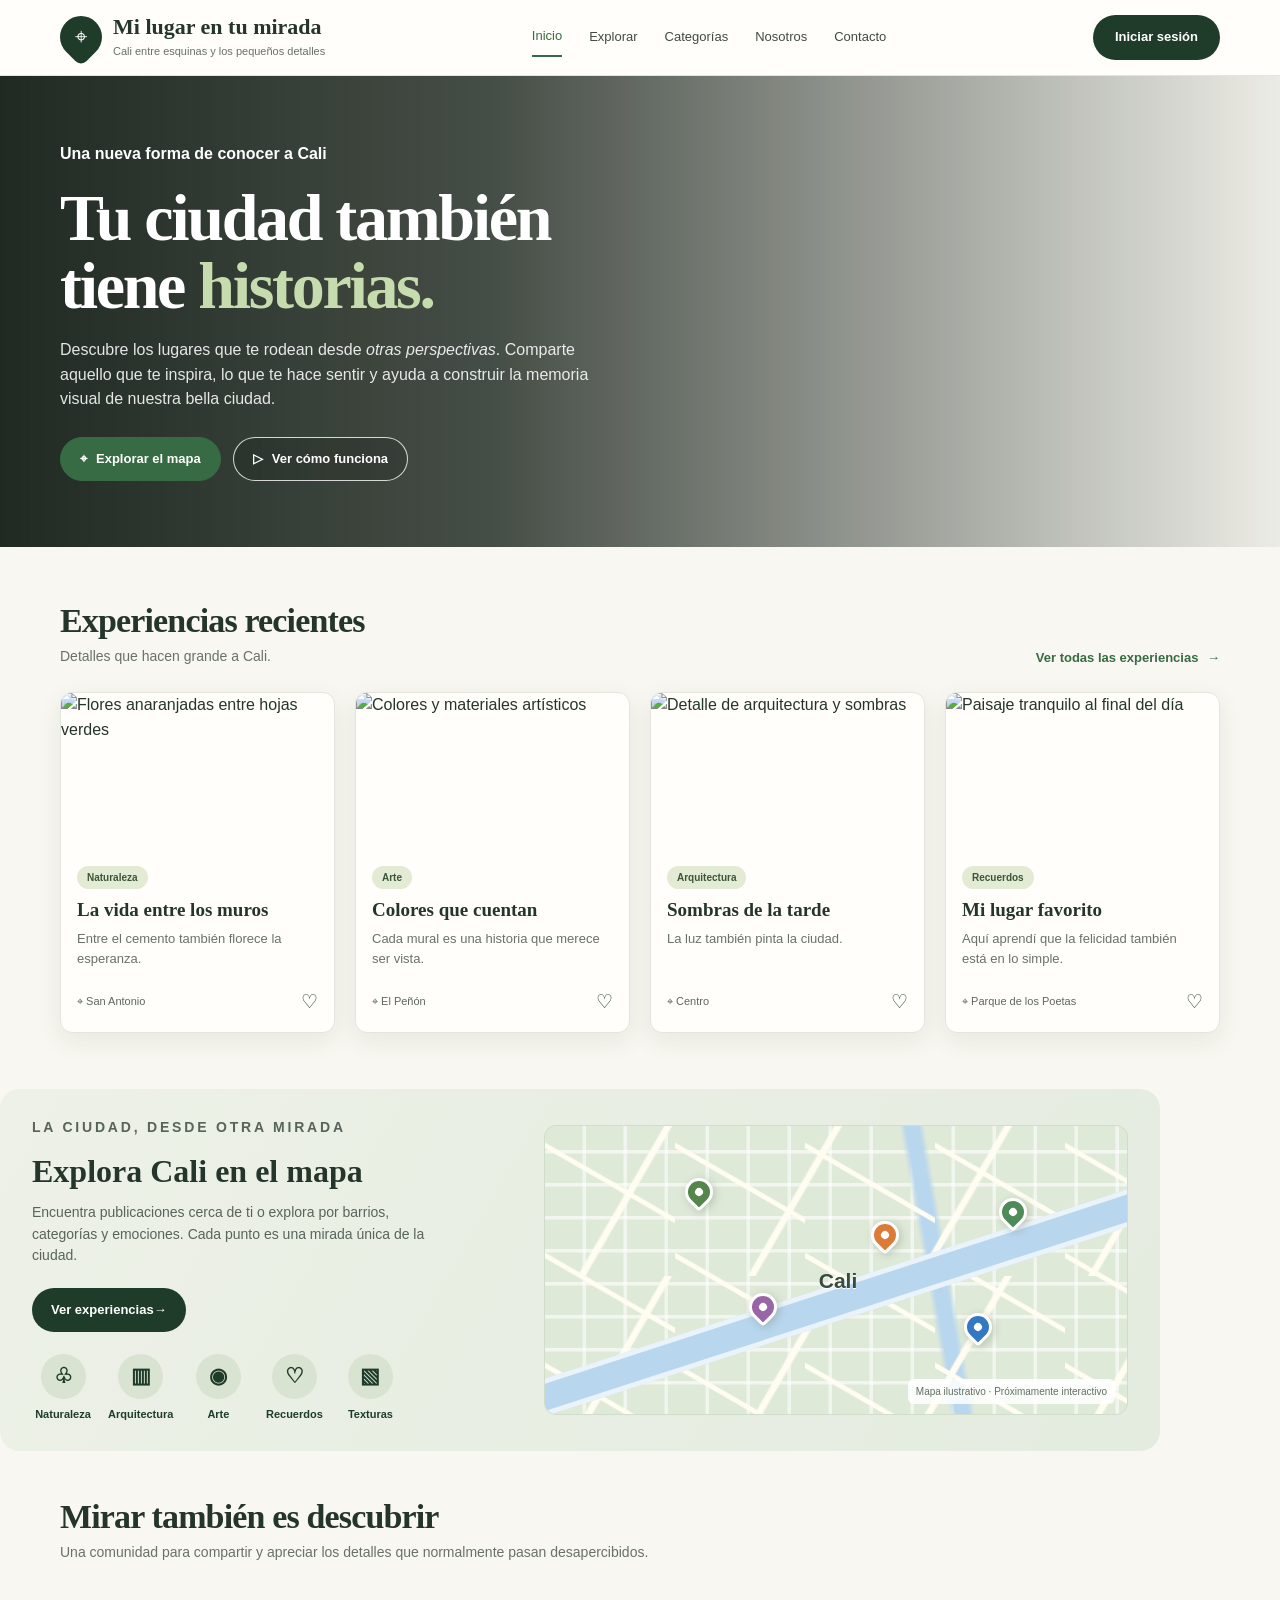
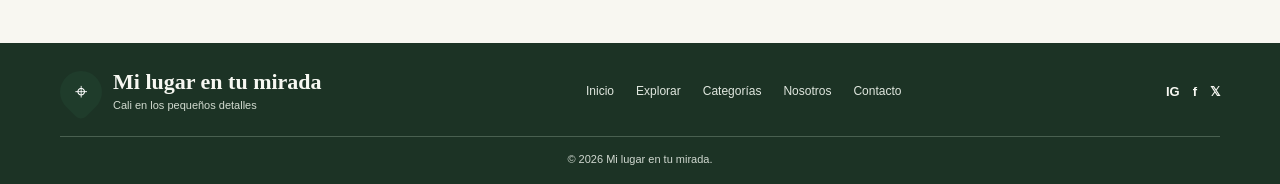
==== fronend/index.html @ 7fb2d79e "detalles de percepcion" ====
<!DOCTYPE html>
<html lang="es">
<head>
  <meta charset="UTF-8">
  <meta name="viewport" content="width=device-width, initial-scale=1.0">
  <meta name="description" content="Mi lugar en tu mirada: descubre Cali a través de sus pequeños detalles.">
  <title>Mi lugar en tu mirada</title>
  <link rel="stylesheet" href="./assets/css/styles.css">
</head>
<body>

  <header class="navbar">
    <a class="brand" href="#inicio" aria-label="Entre Esquinas, inicio">
      <span class="brand-mark"><span>⌖</span></span>
      <span>
        <span class="brand-name">Mi lugar en tu mirada</span>
        <span class="brand-tagline">Cali entre esquinas y los pequeños detalles</span>
      </span>
    </a>

    <nav class="nav-links" aria-label="Navegación principal">
      <a class="active" href="#inicio">Inicio</a>
      <a href="#explorar">Explorar</a>
      <a href="#categorias">Categorías</a>
      <a href="#nosotros">Nosotros</a>
      <a href="#contacto">Contacto</a>
    </nav>

    <a class="login" href="#contacto">Iniciar sesión</a>
  </header>

  <main>

    <!-- Mi sección principal -->
    <section class="hero" id="inicio">
      <div class="hero-content">
        <p><strong>Una nueva forma de conocer a Cali</strong></p>

        <h1 id="titulo-principal"> Tu ciudad también<br>
          tiene <em>historias.</em>
        </h1>

        <p id="mensaje-bienvenida" class="hero-copy">
          Descubre los lugares que te rodean desde <i>otras perspectivas</i>.
          Comparte aquello que te inspira, lo que te hace sentir y ayuda a
          construir la memoria visual de nuestra bella ciudad.
        </p>

        <div class="hero-actions">
          <a class="button-primary" href="#mapa">
              <span aria-hidden="true">⌖</span> Explorar el mapa
          </a>
          <a class="button-outline" href="#nosotros">
              <span aria-hidden="true">▷</span> Ver cómo funciona
            <!-- &nbsp;= investigar a fondo-->
          </a>
        </div>
      </div>
    </section>

    <!-- Catálogo de experiencias -->
    <section class="section container" id="explorar">
      <div class="section-heading">
        <div>
          <h2>Experiencias recientes</h2>
          <p>Detalles que hacen grande a Cali.</p>
        </div>

        <a class="text-link" href="#mapa">
          Ver todas las experiencias <span>→</span>
        </a>
      </div>

      <div class="cards">

        <article class="experience-card">
          <img
            src="https://images.unsplash.com/photo-1490750967868-88aa4486c946?auto=format&fit=crop&w=700&q=80"
            alt="Flores anaranjadas entre hojas verdes"
          >
          <div class="card-body">
            <span class="tag">Naturaleza</span>
            <h3>La vida entre los muros</h3>
            <p>Entre el cemento también florece la esperanza.</p>
            <div class="card-meta">
              <span class="location">⌖ San Antonio</span>
              <span class="heart">♡</span>
            </div>
          </div>
        </article>

        <article class="experience-card">
          <img
            src="https://images.unsplash.com/photo-1513364776144-60967b0f800f?auto=format&fit=crop&w=700&q=80"
            alt="Colores y materiales artísticos"
          >
          <div class="card-body">
            <span class="tag">Arte</span>
            <h3>Colores que cuentan</h3>
            <p>Cada mural es una historia que merece ser vista.</p>
            <div class="card-meta">
              <span class="location">⌖ El Peñón</span>
              <span class="heart">♡</span>
            </div>
          </div>
        </article>

        <article class="experience-card">
          <img
            src="https://images.unsplash.com/photo-1511818966892-d7d671e672a2?auto=format&fit=crop&w=700&q=80"
            alt="Detalle de arquitectura y sombras"
          >
          <div class="card-body">
            <span class="tag">Arquitectura</span>
            <h3>Sombras de la tarde</h3>
            <p>La luz también pinta la ciudad.</p>
            <div class="card-meta">
              <span class="location">⌖ Centro</span>
              <span class="heart">♡</span>
            </div>
          </div>
        </article>

        <article class="experience-card">
          <img
            src="https://images.unsplash.com/photo-1519608487953-e999c86e7455?auto=format&fit=crop&w=700&q=80"
            alt="Paisaje tranquilo al final del día"
          >
          <div class="card-body">
            <span class="tag">Recuerdos</span>
            <h3>Mi lugar favorito</h3>
            <p>Aquí aprendí que la felicidad también está en lo simple.</p>
            <div class="card-meta">
              <span class="location">⌖ Parque de los Poetas</span>
              <span class="heart">♡</span>
            </div>
          </div>
        </article>

      </div>
    </section>

    <!-- Exploración del mapa -->
    <section class="map-section container" id="mapa">
      <div class="map-copy">
        <p class="eyebrow">La ciudad, desde otra mirada</p>
        <h2>Explora Cali en el mapa</h2>

        <p>
          Encuentra publicaciones cerca de ti o explora por barrios,
          categorías y emociones. Cada punto es una mirada única
          de la ciudad.
        </p>

        <a class="map-button" href="#explorar">
          Ver experiencias <span>→</span>
        </a>

        <div class="categories" id="categorias">
          <div class="category">
            <div class="category-icon">♧</div>
            Naturaleza
          </div>

          <div class="category">
            <div class="category-icon">▥</div>
            Arquitectura
          </div>

          <div class="category">
            <div class="category-icon">◉</div>
            Arte
          </div>

          <div class="category">
            <div class="category-icon">♡</div>
            Recuerdos
          </div>

          <div class="category">
            <div class="category-icon">▧</div>
            Texturas
          </div>
        </div>
      </div>

      <!-- Mapa ilustrativo -->
      <div
        class="map-art"
        role="img"
        aria-label="Ilustración de un mapa urbano con marcadores de experiencias"
      >
        <span class="pin p1"></span>
        <span class="pin p2"></span>
        <span class="pin p3"></span>
        <span class="pin p4"></span>
        <span class="pin p5"></span>
        <span class="map-label">Cali</span>
        <span class="map-note">
          Mapa ilustrativo · Próximamente interactivo
        </span>
      </div>
    </section>

    <!-- Acerca de la propuesta -->
    <section
      class="container"
      id="nosotros"
      style="padding: 4px 0 55px;"
    >
      <div class="section-heading">
        <div>
          <h2>Mirar también es descubrir</h2>
          <p>
            Una comunidad para compartir y apreciar  los detalles que normalmente
            pasan desapercibidos.
          </p>
        </div>
      </div>
    </section>

  </main>

  <!-- Pie de página -->
  <footer id="contacto">
    <div class="container">
      <div class="footer-main">

        <a class="brand footer-brand" href="#inicio">
          <span class="brand-mark"><span>⌖</span></span>
          <span>
            <span class="brand-name">Mi lugar en tu mirada</span>
            <span class="brand-tagline">
              Cali en los pequeños detalles
            </span>
          </span>
        </a>

        <nav
          class="footer-links"
          aria-label="Navegación del pie de página"
        >
          <a href="#inicio">Inicio</a>
          <a href="#explorar">Explorar</a>
          <a href="#categorias">Categorías</a>
          <a href="#nosotros">Nosotros</a>
          <a href="mailto:hola@milugarentutmirada.example">Contacto</a>
        </nav>

        <div class="socials" aria-label="Redes sociales">
          <span>IG</span>
          <span>f</span>
          <span>𝕏</span>
        </div>

      </div>

      <div class="copyright">
        © 2026 Mi lugar en tu mirada.
      </div>
    </div>
  </footer>
<script src="assets/js/script.js"></script>
</body>
</html>
---- fronend/assets/css/styles.css ----
/* =========================================
   1. CONFIGURACIÓN GENERAL
========================================= */

:root {
  --green: #1f3c2b;
 /* color principal*/
  --green-2: #376b43;
/*color secundario*/
  --light-green: #e9eee3;
  /*para fondos*/
  --cream: #f8f7f1;
/*color para fondos*/
  --paper: #fffefb;
  /*para tarjetas*/
  --ink: #26352b;
  /*color del texto (tinta)*/
  --muted: #69716a;
  /*gris para textos secundarios*/
  --line: #e4e5dc;
  /*color de borde y esquinas*/
  --radius: 18px;
  /*redondeo de esquinas*/
  --shadow: 0 8px 26px rgba(31, 60, 43, .08);
  /*sombra suave para tarjetas*/
}

* {
  box-sizing: border-box;
}

html {
  scroll-behavior: smooth;
}

body {
  margin: 0;
  color: var(--ink);
  background: var(--cream);
  font-family: Inter, "Segoe UI", Arial, sans-serif;
  line-height: 1.55;
}

a {
  color: inherit;
  text-decoration: none;
}

button {
  font: inherit;
  cursor: pointer;
}

.container {
  width: min(1160px, calc(100% - 48px));
  margin: 0 auto;
}

/* =========================================
   2. BARRA DE NAVEGACIÓN
========================================= */

.navbar {
  min-height: 76px;
  display: flex;
  align-items: center;
  justify-content: space-between;
  gap: 24px;
  background: rgba(255, 254, 251, .96);
  border-bottom: 1px solid var(--line);
  padding: 12px max(24px, calc((100% - 1160px) / 2));
}

.brand {
  display: flex;
  align-items: center;
  gap: 11px;
  min-width: max-content;
}

.brand-mark {
  width: 42px;
  height: 42px;
  border-radius: 50% 50% 50% 8px;
  display: grid;
  place-items: center;
  transform: rotate(-45deg);
  background: var(--green);
  color: white;
  font-size: 22px;
}

.brand-mark span {
  transform: rotate(45deg);
}

.brand-name {
  display: block;
  font-family: Georgia, serif;
  font-size: 22px;
  font-weight: 700;
  line-height: 1.1;
}

.brand-tagline {
  display: block;
  margin-top: 3px;
  font-size: 11px;
  color: var(--muted);
}

.nav-links {
  display: flex;
  align-items: center;
  gap: 27px;
  font-size: 13px;
}

.nav-links a {
  padding: 8px 0;
  color: #424a43;
}

.nav-links a:hover,
.nav-links a.active {
  color: var(--green-2);
}

.nav-links a.active {
  border-bottom: 2px solid var(--green-2);
}

.login {
  border: 0;
  border-radius: 999px;
  padding: 12px 22px;
  color: white;
  background: var(--green);
  font-weight: 650;
  font-size: 13px;
}

.login:hover,
.button-primary:hover {
  background: #31563b;
}

/* =========================================
   3. PORTADA PRINCIPAL
========================================= */

.hero {
  min-height: 390px;
  display: flex;
  align-items: center;
  color: white;

  background:
    linear-gradient(
      90deg,
      rgba(14, 25, 17, .92) 0%,
      rgba(14, 25, 17, .76) 39%,
      rgba(14, 25, 17, .05) 100%
    ),
    url("https://images.unsplash.com/photo-1518005020951-ecc8e671d8ef?auto=format&fit=crop&w=1900&q=85")
    center 48% / cover;
}

.hero-content {
  width: min(1160px, calc(100% - 48px));
  margin: 0 auto;
  padding: 66px 0;
}

.eyebrow {
  text-transform: uppercase;
  letter-spacing: .2em;
  font-size: 11px;
  font-weight: 750;
  color: #c6d8a8;
}

h1,
h2,
h3,
p {
  margin-top: 0;
}

.hero h1 {
  max-width: 610px;
  margin: 17px 0 18px;
  font-family: Georgia, "Times New Roman", serif;
  font-size: clamp(42px, 5.3vw, 66px);
  line-height: 1.03;
  letter-spacing: -.035em;
}

.hero h1 em {
  color: #c7dcae;
  font-style: normal;
}

.hero-copy {
  max-width: 530px;
  color: rgba(255,255,255,.88);
  font-size: 16px;
}

.hero-actions {
  display: flex;
  flex-wrap: wrap;
  gap: 12px;
  margin-top: 25px;
}

.button-primary,
.button-outline {
  display: inline-flex;
  align-items: center;
  justify-content: center;
  gap: 9px;
  min-height: 44px;
  padding: 11px 19px;
  border-radius: 999px;
  font-size: 13px;
  font-weight: 700;
}

.button-primary {
  background: var(--green-2);
  color: white;
  border: 1px solid var(--green-2);
}

.button-outline {
  color: white;
  border: 1px solid rgba(255,255,255,.8);
  background: rgba(0,0,0,.12);
}

.button-outline:hover {
  background: rgba(255,255,255,.12);
}

/* =========================================
   4. SECCIÓN DE EXPERIENCIAS
========================================= */

.section {
  padding: 54px 0 18px;
}

.section-heading {
  display: flex;
  justify-content: space-between;
  align-items: end;
  gap: 20px;
  margin-bottom: 24px;
}

.section-heading h2 {
  margin-bottom: 4px;
  font: 700 clamp(27px, 3vw, 34px)/1.2 Georgia, serif;
  letter-spacing: -.025em;
}

.section-heading p {
  color: var(--muted);
  margin-bottom: 0;
  font-size: 14px;
}

.text-link {
  color: var(--green-2);
  font-size: 13px;
  font-weight: 750;
  white-space: nowrap;
}

.text-link span {
  margin-left: 5px;
}

/* Tarjetas */

.cards {
  display: grid;
  grid-template-columns: repeat(4, minmax(0, 1fr));
  gap: 20px;
}

.experience-card {
  overflow: hidden;
  background: var(--paper);
  border: 1px solid var(--line);
  border-radius: 12px;
  box-shadow: var(--shadow);
  transition: transform .2s ease, box-shadow .2s ease;
}

.experience-card:hover {
  transform: translateY(-4px);
  box-shadow: 0 14px 32px rgba(31,60,43,.12);
}

.experience-card img {
  display: block;
  width: 100%;
  height: 155px;
  object-fit: cover;
}

.card-body {
  padding: 16px;
}

.tag {
  display: inline-block;
  padding: 4px 10px;
  margin-bottom: 9px;
  border-radius: 999px;
  background: #e3ebd5;
  color: #3c5636;
  font-size: 10px;
  font-weight: 750;
}

.experience-card h3 {
  margin-bottom: 7px;
  font: 700 19px/1.25 Georgia, serif;
}

.experience-card p {
  min-height: 43px;
  margin-bottom: 15px;
  color: var(--muted);
  font-size: 13px;
}

.card-meta {
  display: flex;
  justify-content: space-between;
  align-items: center;
  gap: 8px;
  color: #5d675e;
  font-size: 11px;
}

.location {
  display: flex;
  align-items: center;
  gap: 5px;
}

.heart {
  color: var(--green);
  font-size: 19px;
}

/* =========================================
   5. SECCIÓN DEL MAPA
========================================= */

.map-section {
  margin: 38px 0 42px;
  padding: 28px 32px;
  border-radius: 20px;
  background: linear-gradient(120deg, #edf1e7, #e4ebdf);

  display: grid;
  grid-template-columns: .9fr 1.1fr;
  gap: 35px;
  align-items: center;
}

.map-copy h2 {
  margin-bottom: 12px;
  font: 700 32px/1.15 Georgia, serif;
}

.map-copy p {
  max-width: 420px;
  color: #58645a;
  font-size: 14px;
}

.map-button {
  display: inline-flex;
  margin: 7px 0 22px;
  padding: 12px 19px;
  border-radius: 999px;
  background: var(--green);
  color: white;
  font-size: 13px;
  font-weight: 700;
}

/* Categorías */

.categories {
  display: flex;
  flex-wrap: wrap;
  gap: 14px;
}

.category {
  min-width: 62px;
  text-align: center;
  color: var(--green);
  font-size: 11px;
  font-weight: 650;
}

.category-icon {
  width: 45px;
  height: 45px;
  margin: 0 auto 7px;
  display: grid;
  place-items: center;
  border-radius: 50%;
  background: #d9e3d2;
  font-size: 21px;
}

/* Mapa ilustrativo */

.map-art {
  position: relative;
  min-height: 290px;
  overflow: hidden;
  border: 1px solid #d0ddca;
  border-radius: 12px;
  background-color: #dfe9d8;

  background-image:
    linear-gradient(
      30deg,
      transparent 47%,
      #fffdf1 48%,
      #fffdf1 50%,
      transparent 51%
    ),
    linear-gradient(
      120deg,
      transparent 46%,
      #fffdf1 47%,
      #fffdf1 49%,
      transparent 50%
    ),
    linear-gradient(
      80deg,
      transparent 64%,
      #b8d6ed 65%,
      #b8d6ed 67%,
      transparent 68%
    ),
    repeating-linear-gradient(
      0deg,
      transparent 0 29px,
      rgba(255,255,255,.6) 30px 33px
    ),
    repeating-linear-gradient(
      90deg,
      transparent 0 37px,
      rgba(255,255,255,.55) 38px 41px
    );

  background-size:
    130px 110px,
    170px 150px,
    100% 100%,
    auto,
    auto;
}

.map-art::before {
  content: "";
  position: absolute;
  left: -7%;
  top: 53%;
  width: 120%;
  height: 26px;
  transform: rotate(-18deg);
  background: #b8d6ed;
  border: 5px solid rgba(255,255,255,.7);
  border-left: 0;
  border-right: 0;
}

.map-label {
  position: absolute;
  left: 47%;
  top: 48%;
  font-size: 21px;
  font-weight: 750;
  color: #374c3c;
  text-shadow: 0 1px white;
}

/* Marcadores del mapa */

.pin {
  position: absolute;
  width: 28px;
  height: 28px;
  border: 3px solid white;
  border-radius: 50% 50% 50% 4px;
  transform: rotate(-45deg);
  box-shadow: 0 3px 8px #68796a55;
}

.pin::after {
  content: "";
  position: absolute;
  inset: 7px;
  border-radius: 50%;
  background: white;
}

.pin.p1 {
  top: 18%;
  left: 24%;
  background: #56854b;
}

.pin.p2 {
  top: 33%;
  left: 56%;
  background: #dc7a38;
}

.pin.p3 {
  top: 58%;
  left: 35%;
  background: #9a65a7;
}

.pin.p4 {
  top: 65%;
  left: 72%;
  background: #3278c2;
}

.pin.p5 {
  top: 25%;
  left: 78%;
  background: #4e8b59;
}

.map-note {
  position: absolute;
  bottom: 10px;
  right: 12px;
  padding: 5px 8px;
  border-radius: 6px;
  background: rgba(255,255,255,.85);
  color: #647064;
  font-size: 10px;
}

/* =========================================
   6. PIE DE PÁGINA
========================================= */

footer {
  background: #1c3325;
  color: #f7f8f2;
  padding: 27px 0 16px;
}

.footer-main {
  display: flex;
  align-items: center;
  justify-content: space-between;
  gap: 25px;
  padding-bottom: 22px;
}

.footer-brand .brand-tagline {
  color: #d2dbd0;
}

.footer-links {
  display: flex;
  flex-wrap: wrap;
  gap: 22px;
  font-size: 12px;
  color: #e0e7df;
}

.socials {
  display: flex;
  gap: 13px;
  font-size: 13px;
  font-weight: 750;
}

.copyright {
  border-top: 1px solid #496050;
  padding-top: 14px;
  text-align: center;
  color: #d0d8d0;
  font-size: 11px;
}

/* =========================================
   7. DISEÑO RESPONSIVE - TABLET
========================================= */

@media (max-width: 900px) {

  .nav-links {
    gap: 15px;
  }

  .cards {
    grid-template-columns: repeat(2, minmax(0, 1fr));
  }

  .map-section {
    grid-template-columns: 1fr;
  }

  .map-art {
    min-height: 280px;
  }

  .footer-main {
    flex-wrap: wrap;
  }
}

/* =========================================
   8. DISEÑO RESPONSIVE - CELULARES
========================================= */

@media (max-width: 620px) {

  .container {
    width: min(100% - 30px, 1160px);
  }

  .navbar {
    padding: 14px 15px;
    flex-wrap: wrap;
  }

  .brand-name {
    font-size: 19px;
  }

  .nav-links {
    order: 3;
    width: 100%;
    justify-content: space-between;
    gap: 9px;
    font-size: 12px;
  }

  .login {
    padding: 10px 14px;
  }

  .hero {
    min-height: 460px;
    background-position: 62% center;
  }

  .hero-content {
    width: calc(100% - 34px);
    padding: 55px 0;
  }

  .hero h1 {
    font-size: clamp(39px, 11vw, 52px);
  }

  .hero-copy {
    font-size: 14px;
  }

  .section {
    padding-top: 38px;
  }

  .section-heading {
    align-items: flex-start;
    flex-direction: column;
  }

  .cards {
    grid-template-columns: 1fr;
  }

  .experience-card img {
    height: 195px;
  }

  .map-section {
    padding: 23px 18px;
    margin-top: 28px;
  }

  .map-copy h2 {
    font-size: 28px;
  }

  .categories {
    justify-content: space-between;
    gap: 10px;
  }

  .map-art {
    min-height: 230px;
  }

  .footer-main {
    align-items: flex-start;
    flex-direction: column;
  }

  .footer-links {
    gap: 15px;
  }
}
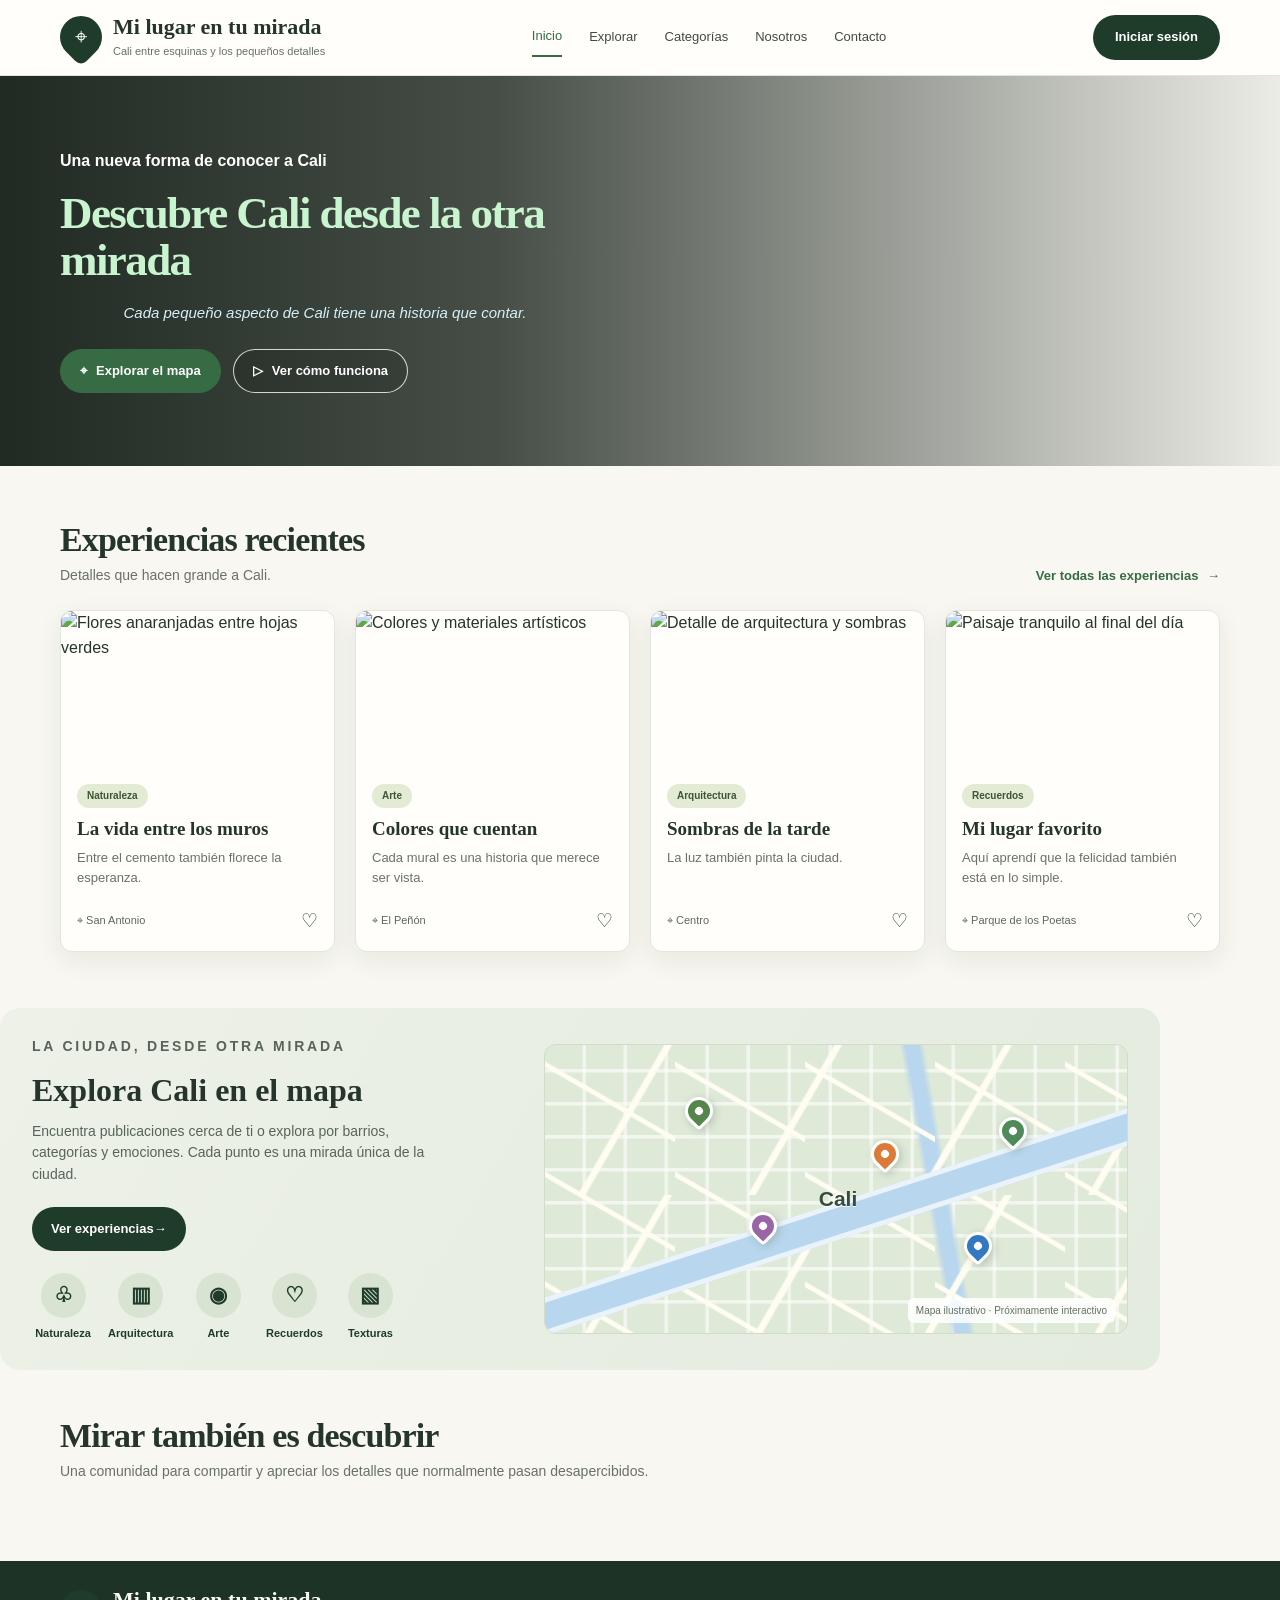
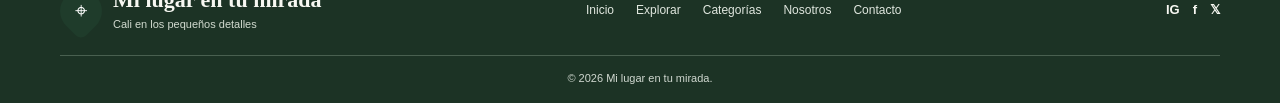
==== commit cad01113: "diseño interacto inicial" ====
--- a/fronend/index.html
+++ b/fronend/index.html
@@ -48,12 +48,12 @@
         </p>
 
         <div class="hero-actions">
-          <a class="button-primary" href="#mapa">
+          <a class="button-primary" id="Boton-explorar" href="#mapa">
               <span aria-hidden="true">⌖</span> Explorar el mapa
           </a>
-          <a class="button-outline" href="#nosotros">
+          <a class="button-outline" id="Boton-ver-como-funciona" href="#nosotros">
               <span aria-hidden="true">▷</span> Ver cómo funciona
-            <!-- &nbsp;= investigar a fondo-->
+          
           </a>
         </div>
       </div>
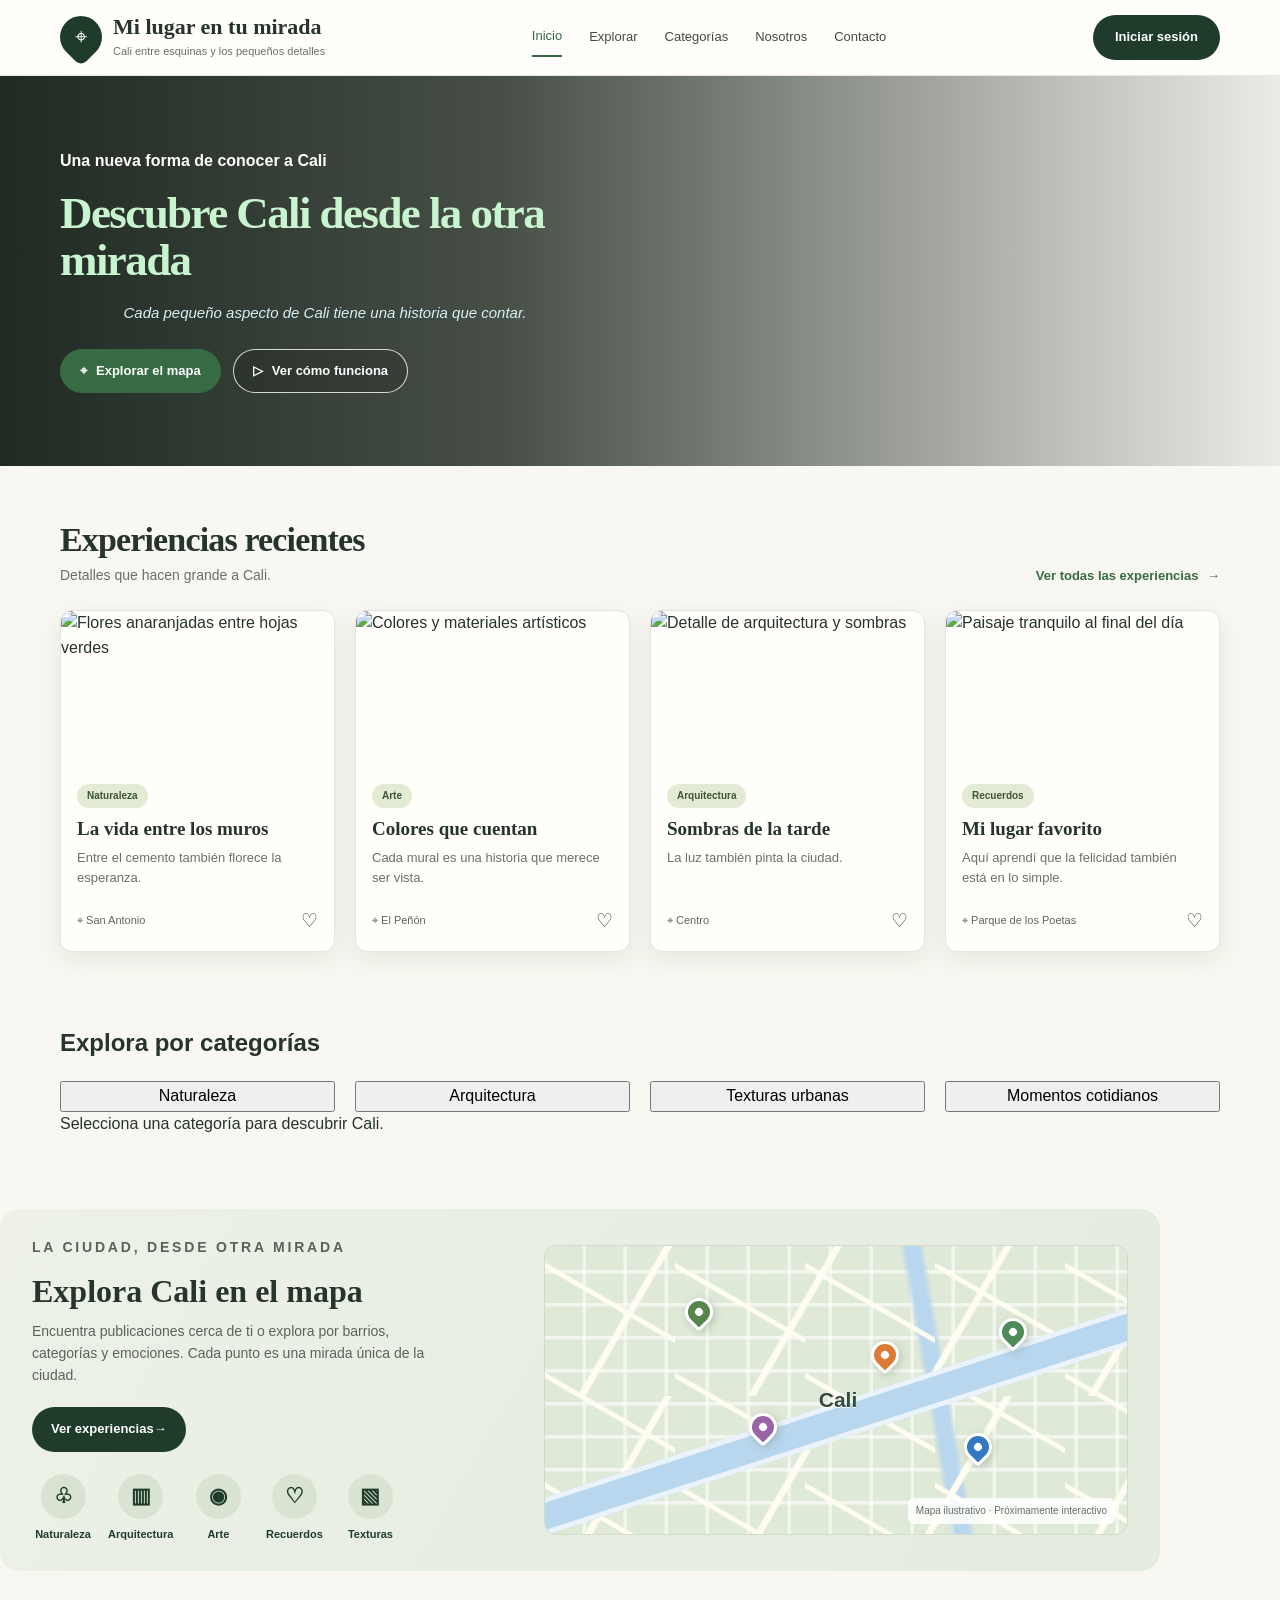
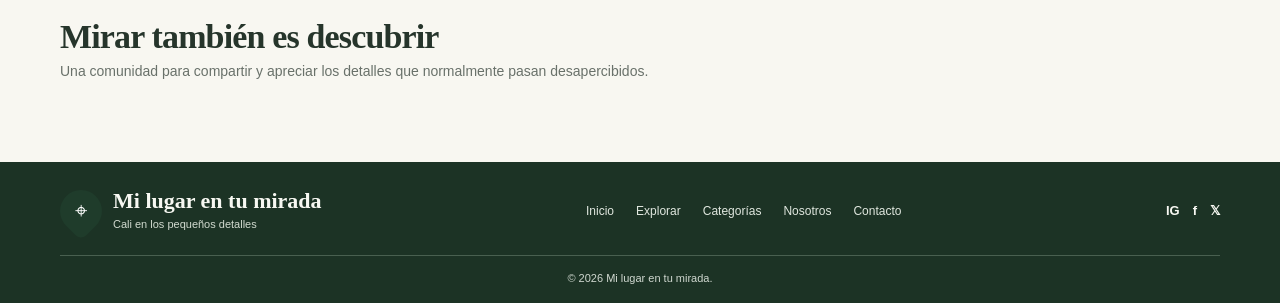
==== commit 6d3f5e30: "interactividadc a los botones de categoria" ====
--- a/fronend/index.html
+++ b/fronend/index.html
@@ -27,7 +27,9 @@
       <a href="#contacto">Contacto</a>
     </nav>
 
-    <a class="login" href="#contacto">Iniciar sesión</a>
+   <button type="button" id="btn-iniciar-sesion" class="login">
+    Iniciar sesión
+</button>
   </header>
 
   <main>
@@ -140,6 +142,23 @@
 
       </div>
     </section>
+
+    <section id="categorias" class="section">
+    <div class="container">
+        <h2>Explora por categorías</h2>
+
+        <div class="cards">
+            <button type="button" id="btn-naturaleza">Naturaleza</button>
+            <button type="button" id="btn-arquitectura">Arquitectura</button>
+            <button type="button" id="btn-texturas">Texturas urbanas</button>
+            <button type="button" id="btn-momentos">Momentos cotidianos</button>
+        </div>
+
+        <p id="mensaje-categoria">
+            Selecciona una categoría para descubrir Cali.
+        </p>
+    </div>
+</section>
 
     <!-- Exploración del mapa -->
     <section class="map-section container" id="mapa">
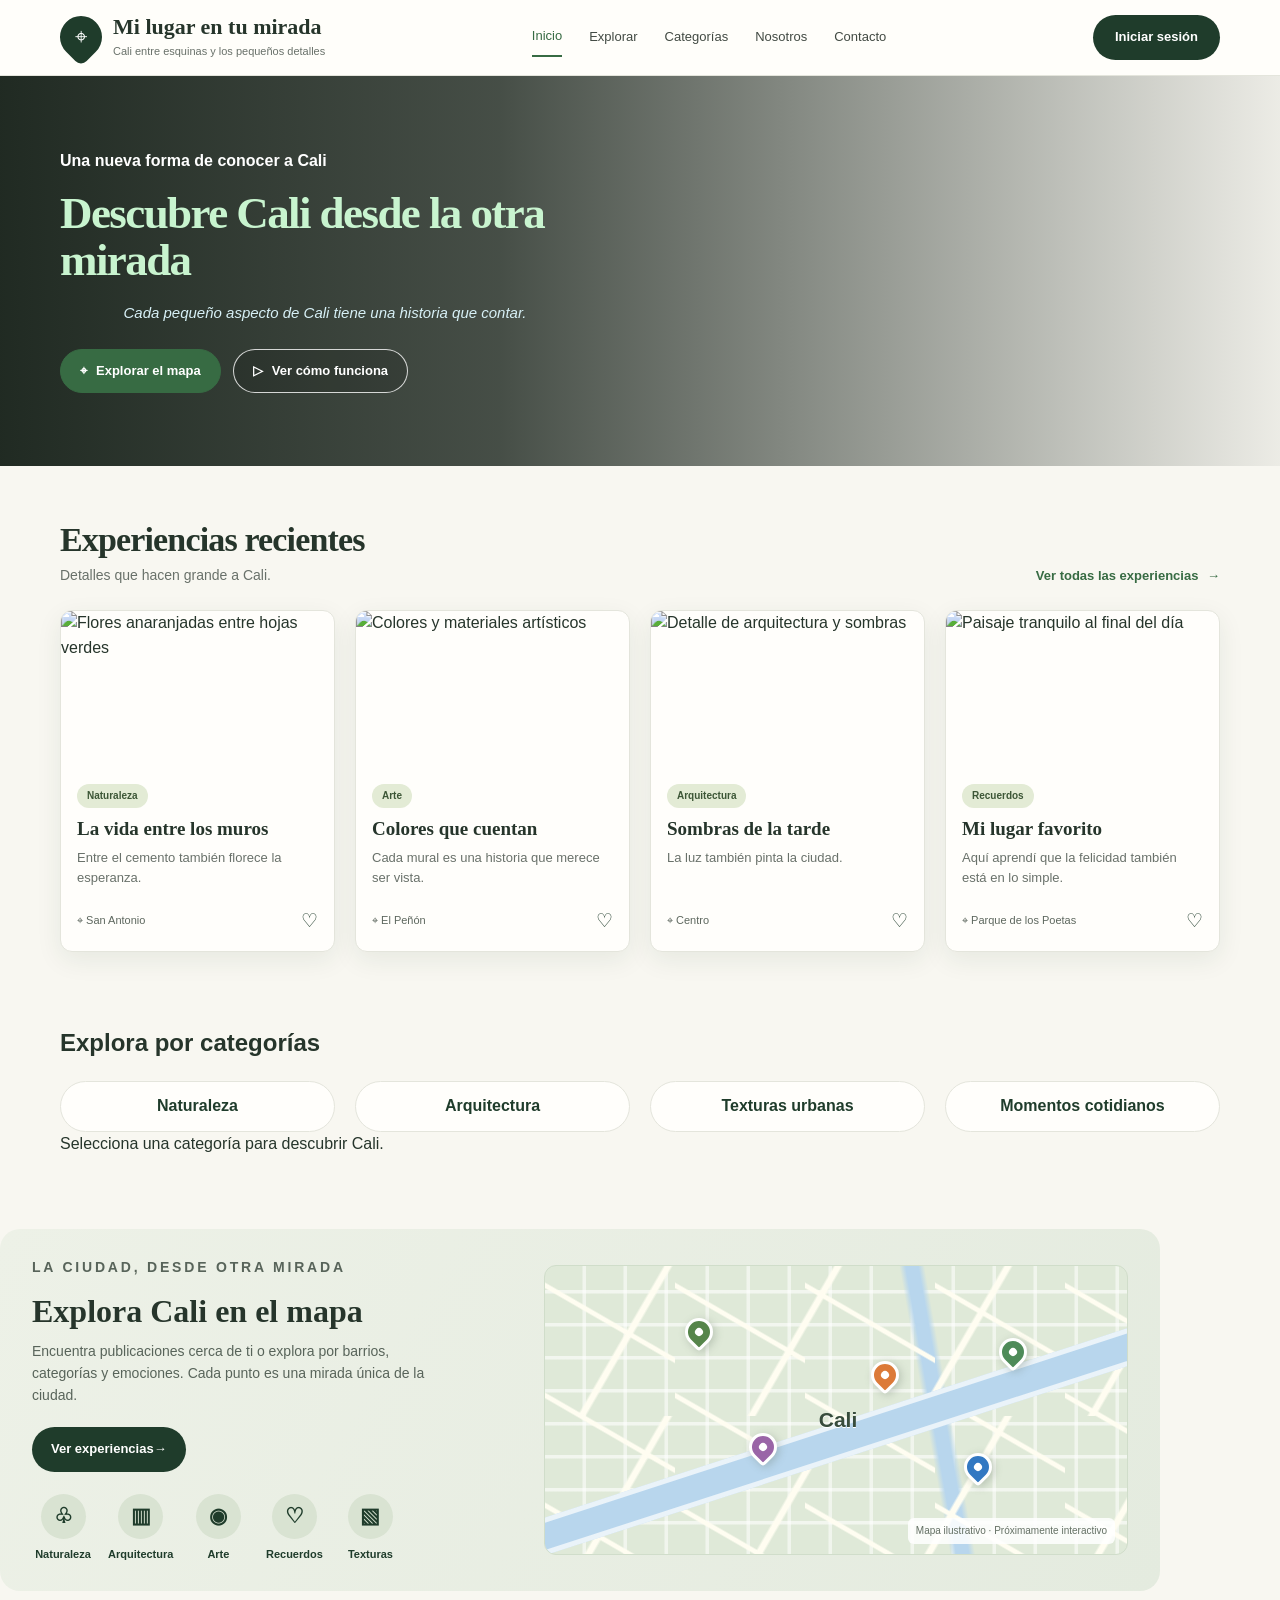
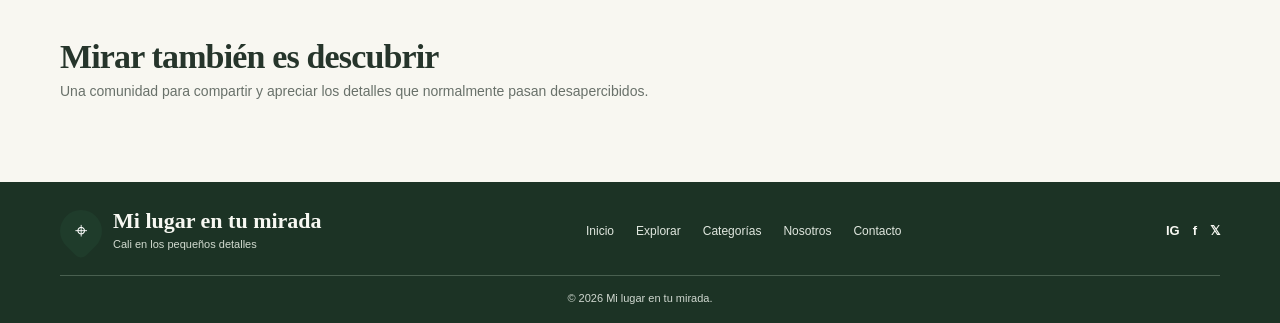
==== commit 733fe4c1: "los botones cambian de color y muestran en texto el contenido" ====
--- a/fronend/index.html
+++ b/fronend/index.html
@@ -156,8 +156,11 @@
 
         <p id="mensaje-categoria">
             Selecciona una categoría para descubrir Cali.
-        </p>
-    </div>
+        </p> 
+
+    <div id="publicaciones-categorias" class="cards"></div>
+
+    </div> 
 </section>
 
     <!-- Exploración del mapa -->
--- a/fronend/assets/css/styles.css
+++ b/fronend/assets/css/styles.css
@@ -404,7 +404,25 @@
   flex-wrap: wrap;
   gap: 14px;
 }
-
+/* Estilo de los botones de categorías */
+
+#categorias .cards button {
+    padding: 12px 20px;
+    border: 1px solid var(--line);
+    border-radius: 999px;
+    background: var(--paper);
+    color: var(--green);
+    font-weight: 600;
+    transition: background-color .3s ease, color .3s ease;
+}
+
+/* Estilo del botón seleccionado */
+
+#categorias .cards button.activo {
+    background-color: var(--green-2);
+    color: white;
+    border-color: var(--green-2);
+}
 .category {
   min-width: 62px;
   text-align: center;
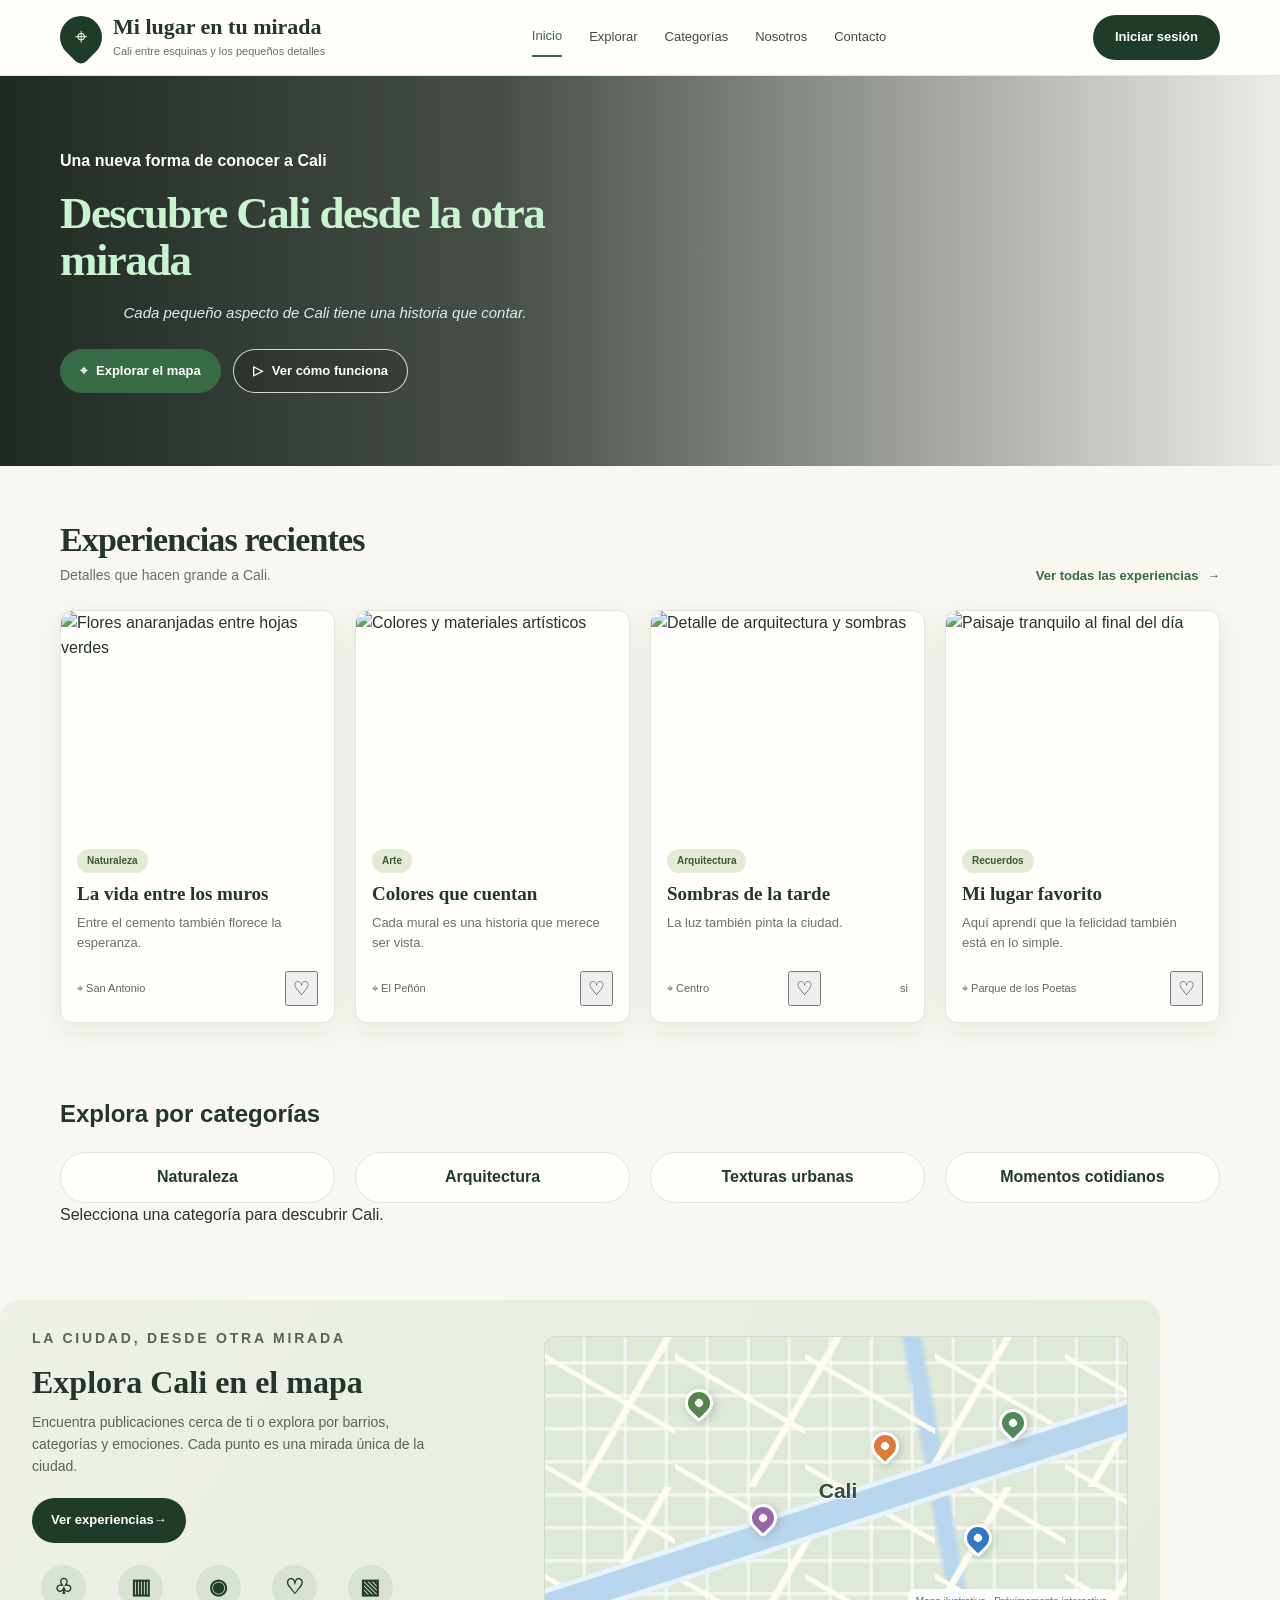
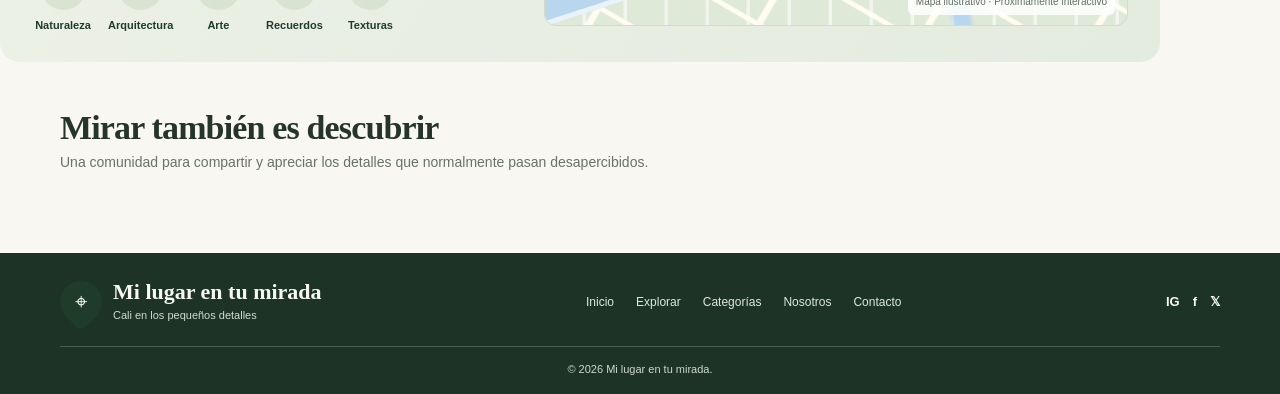
==== commit 3961c1b0: "corazones activos" ====
--- a/fronend/index.html
+++ b/fronend/index.html
@@ -87,7 +87,9 @@
             <p>Entre el cemento también florece la esperanza.</p>
             <div class="card-meta">
               <span class="location">⌖ San Antonio</span>
-              <span class="heart">♡</span>
+              <button type="button" class="heart" aria-label="Agregar a favoritos">
+    ♡
+</button>
             </div>
           </div>
         </article>
@@ -103,7 +105,9 @@
             <p>Cada mural es una historia que merece ser vista.</p>
             <div class="card-meta">
               <span class="location">⌖ El Peñón</span>
-              <span class="heart">♡</span>
+              <button type="button" class="heart" aria-label="Agregar a favoritos">
+    ♡
+</button>
             </div>
           </div>
         </article>
@@ -119,7 +123,13 @@
             <p>La luz también pinta la ciudad.</p>
             <div class="card-meta">
               <span class="location">⌖ Centro</span>
-              <span class="heart">♡</span>
+             <button
+    type="button"
+    class="heart"
+    aria-label="Agregar a favoritos"
+>
+    ♡
+</button>si
             </div>
           </div>
         </article>
@@ -135,7 +145,9 @@
             <p>Aquí aprendí que la felicidad también está en lo simple.</p>
             <div class="card-meta">
               <span class="location">⌖ Parque de los Poetas</span>
-              <span class="heart">♡</span>
+              <button type="button" class="heart" aria-label="Agregar a favoritos">
+    ♡
+</button>
             </div>
           </div>
         </article>
--- a/fronend/assets/css/styles.css
+++ b/fronend/assets/css/styles.css
@@ -743,3 +743,18 @@
     gap: 15px;
   }
 }
+/* Imagen de las tarjetas de publicaciones */
+
+.experience-card {
+    width: 100%;
+    max-width: 350px;
+    overflow: hidden;
+}
+
+.experience-card img {
+    width: 100%;
+    height: 220px;
+    object-fit: cover;
+    object-position: center;
+    border-radius: 12px;
+}
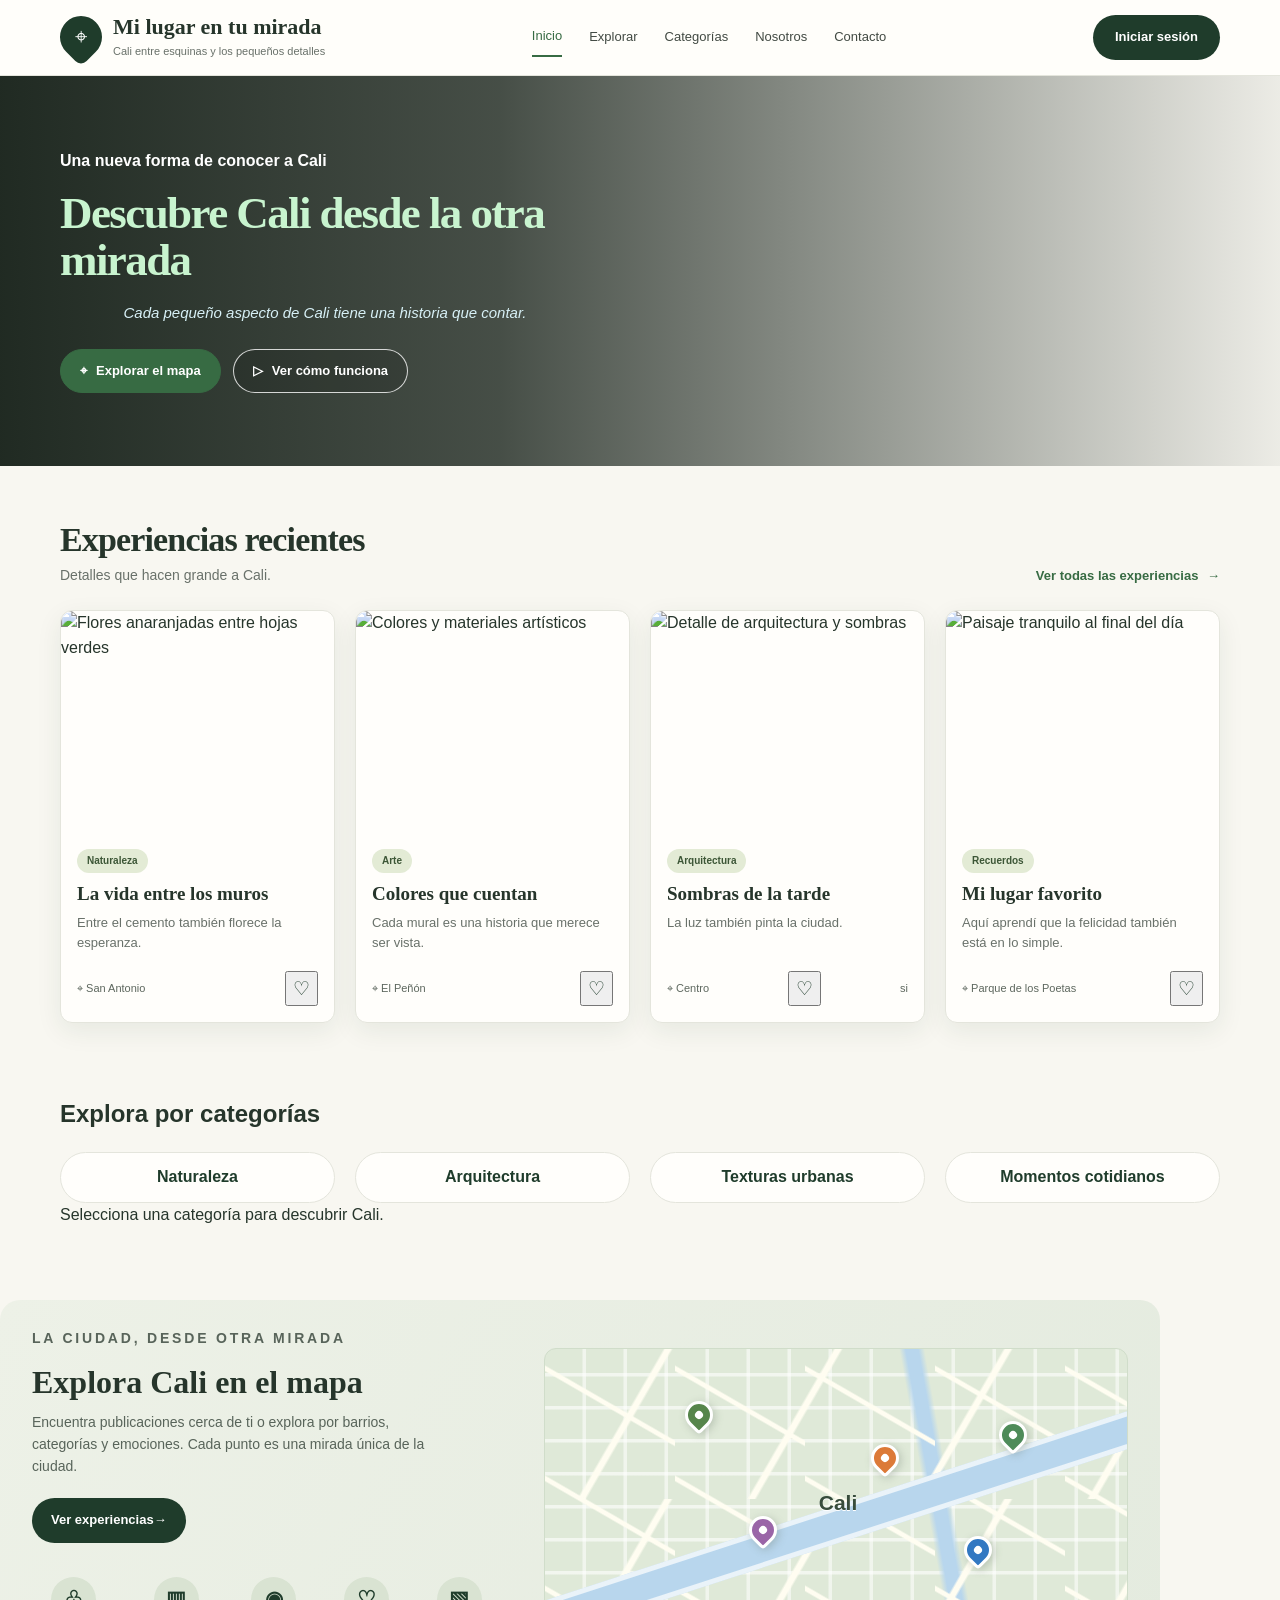
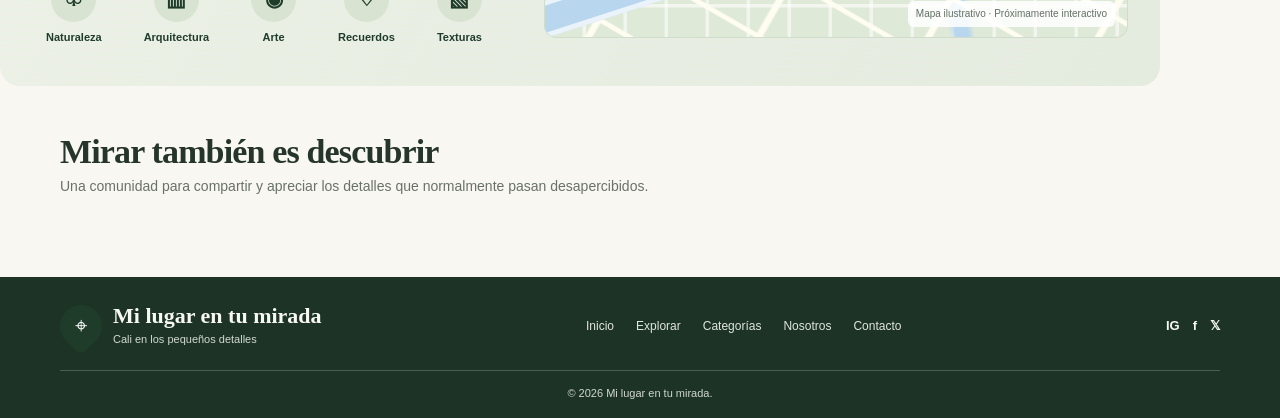
==== commit b2161294: "explorar el mapa" ====
--- a/fronend/index.html
+++ b/fronend/index.html
@@ -176,66 +176,75 @@
 </section>
 
     <!-- Exploración del mapa -->
-    <section class="map-section container" id="mapa">
-      <div class="map-copy">
+  <section class="map-section container" id="mapa">
+
+    <div class="map-copy">
+
         <p class="eyebrow">La ciudad, desde otra mirada</p>
+
         <h2>Explora Cali en el mapa</h2>
 
         <p>
-          Encuentra publicaciones cerca de ti o explora por barrios,
-          categorías y emociones. Cada punto es una mirada única
-          de la ciudad.
+            Encuentra publicaciones cerca de ti o explora por barrios,
+            categorías y emociones. Cada punto es una mirada única
+            de la ciudad.
         </p>
 
         <a class="map-button" href="#explorar">
-          Ver experiencias <span>→</span>
+            Ver experiencias <span>→</span>
         </a>
 
-        <div class="categories" id="categorias">
-          <div class="category">
-            <div class="category-icon">♧</div>
-            Naturaleza
-          </div>
-
-          <div class="category">
-            <div class="category-icon">▥</div>
-            Arquitectura
-          </div>
-
-          <div class="category">
-            <div class="category-icon">◉</div>
-            Arte
-          </div>
-
-          <div class="category">
-            <div class="category-icon">♡</div>
-            Recuerdos
-          </div>
-
-          <div class="category">
-            <div class="category-icon">▧</div>
-            Texturas
-          </div>
-        </div>
-      </div>
-
-      <!-- Mapa ilustrativo -->
-      <div
+        <!-- Categorías del mapa -->
+        <div class="categories" id="categorias-mapa">
+
+            <button type="button" class="category">
+                <span class="category-icon">♧</span>
+                Naturaleza
+            </button>
+
+            <button type="button" class="category">
+                <span class="category-icon">▥</span>
+                Arquitectura
+            </button>
+
+            <button type="button" class="category">
+                <span class="category-icon">◉</span>
+                Arte
+            </button>
+
+            <button type="button" class="category">
+                <span class="category-icon">♡</span>
+                Recuerdos
+            </button>
+
+            <button type="button" class="category">
+                <span class="category-icon">▧</span>
+                Texturas
+            </button>
+
+        </div>
+
+    </div>
+
+    <!-- Mapa ilustrativo -->
+    <div
         class="map-art"
         role="img"
         aria-label="Ilustración de un mapa urbano con marcadores de experiencias"
-      >
+    >
         <span class="pin p1"></span>
         <span class="pin p2"></span>
         <span class="pin p3"></span>
         <span class="pin p4"></span>
         <span class="pin p5"></span>
         <span class="map-label">Cali</span>
+
         <span class="map-note">
-          Mapa ilustrativo · Próximamente interactivo
+            Mapa ilustrativo · Próximamente interactivo
         </span>
-      </div>
-    </section>
+    </div>
+
+</section>
 
     <!-- Acerca de la propuesta -->
     <section
--- a/fronend/assets/css/styles.css
+++ b/fronend/assets/css/styles.css
@@ -1,7 +1,3 @@
-
-/* =========================================
-   1. CONFIGURACIÓN GENERAL
-========================================= */
 
 :root {
   --green: #1f3c2b;
@@ -758,3 +754,33 @@
     object-position: center;
     border-radius: 12px;
 }
+
+/* Interacción de las categorías del mapa */
+
+/* Interacción de las categorías del mapa */
+
+#categorias-mapa .category {
+    cursor: pointer;
+    padding: 10px 12px;
+    border: 2px solid transparent;
+    border-radius: 14px;
+    background-color: transparent;
+    color: var(--green);
+    transition: all 0.3s ease;
+}
+
+/* Categoría seleccionada */
+
+#categorias-mapa .category.activo {
+    background-color: #0f3021;
+    color: white;
+    border-color: #2f6b4f;
+    box-shadow: 0 4px 12px rgba(15, 48, 33, 0.25);
+}
+
+/* Icono de la categoría seleccionada */
+
+#categorias-mapa .category.activo .category-icon {
+    background-color: #113019;
+    color: white;
+}
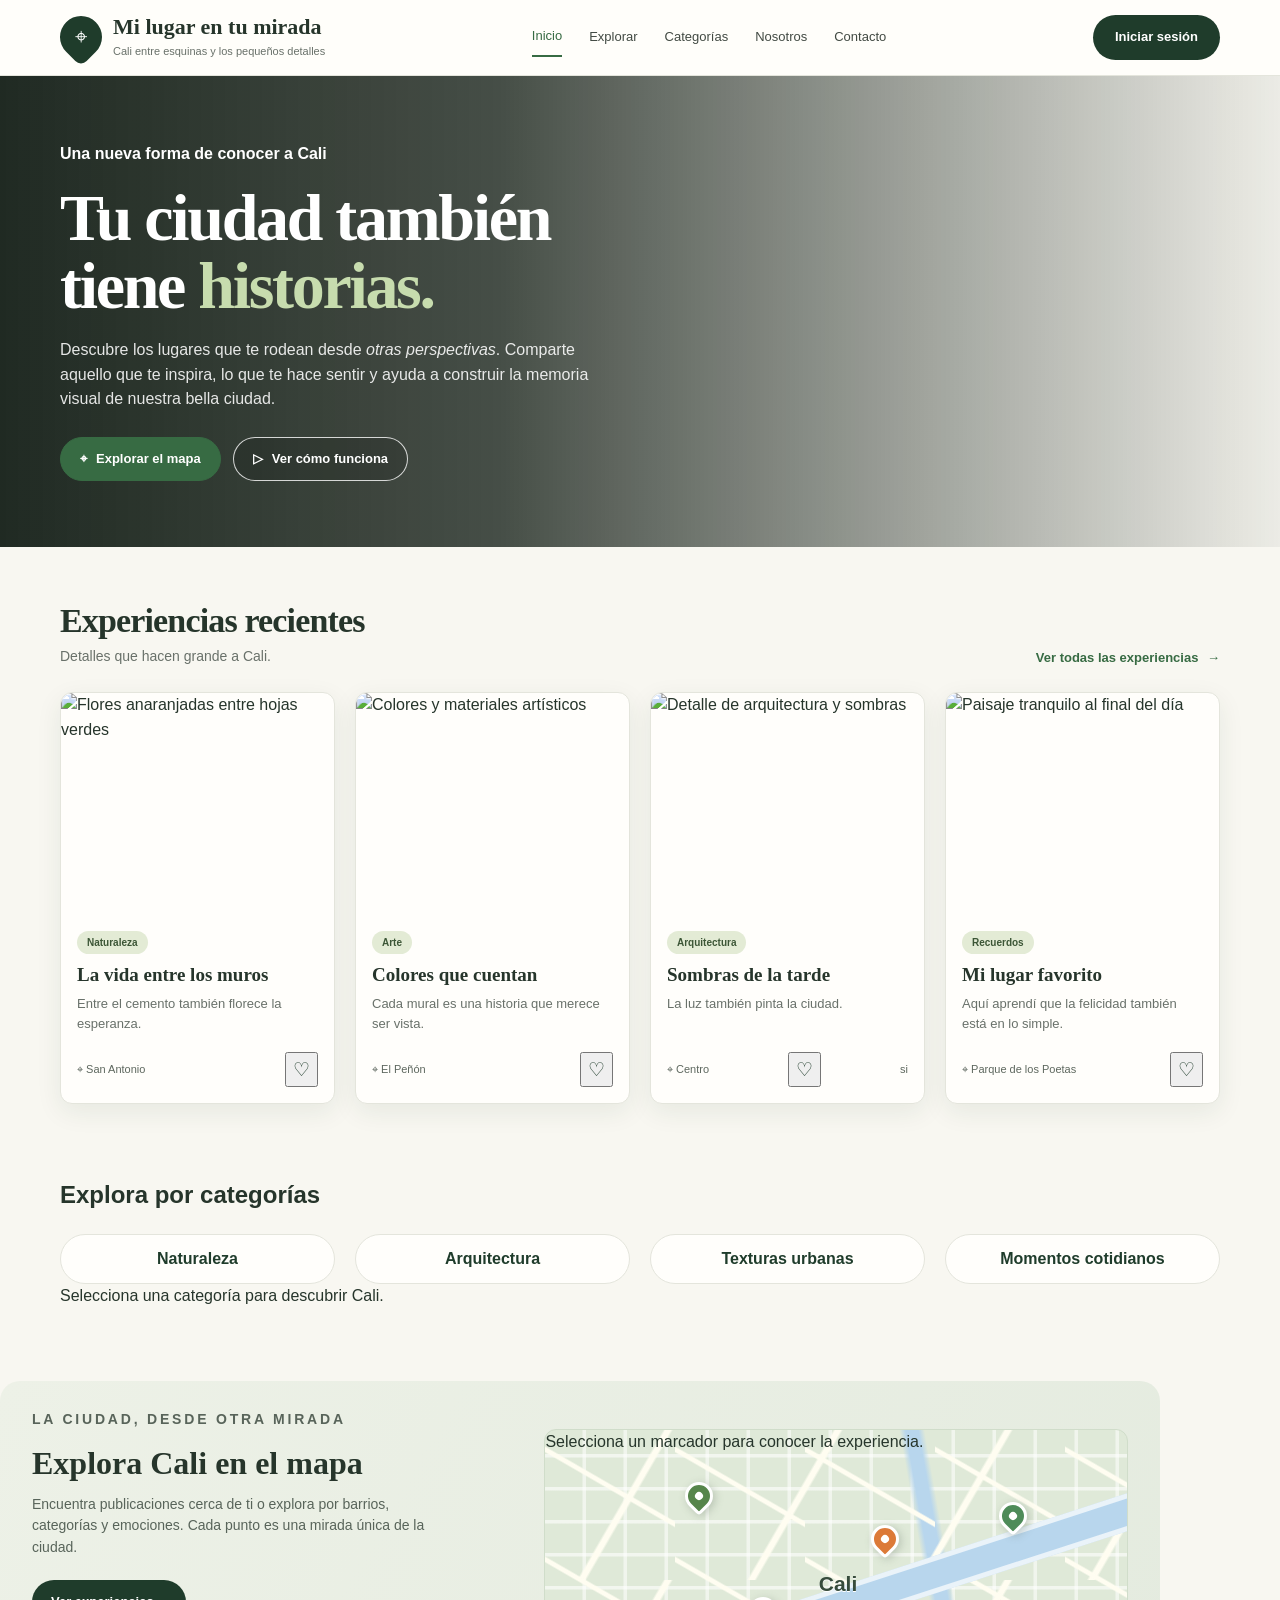
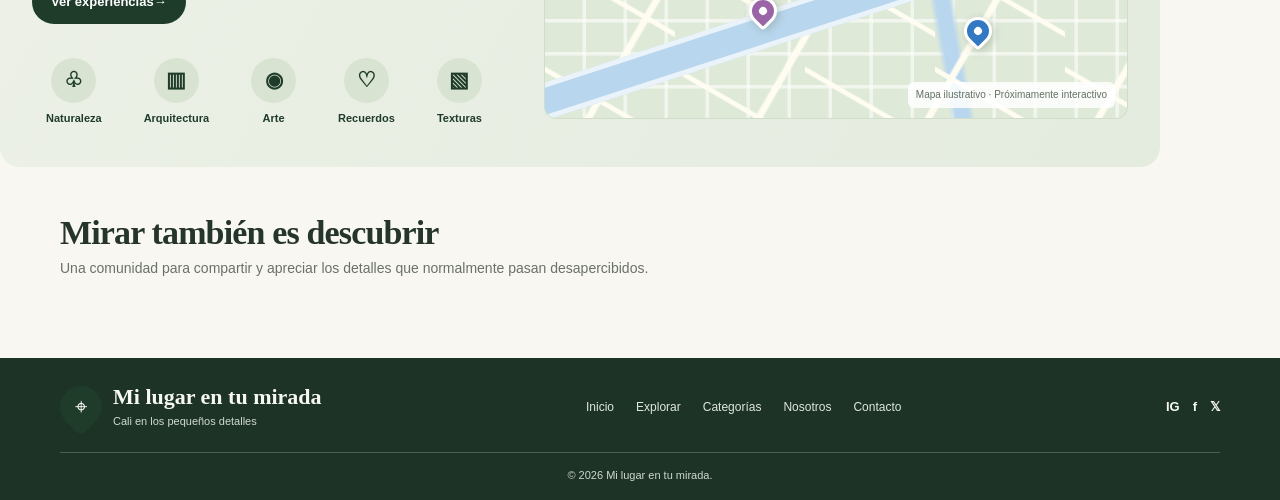
==== commit e3171f94: "interactividad" ====
--- a/fronend/index.html
+++ b/fronend/index.html
@@ -227,21 +227,25 @@
     </div>
 
     <!-- Mapa ilustrativo -->
-    <div
-        class="map-art"
+    <div class="map-art"
+    
         role="img"
         aria-label="Ilustración de un mapa urbano con marcadores de experiencias"
     >
-        <span class="pin p1"></span>
-        <span class="pin p2"></span>
-        <span class="pin p3"></span>
-        <span class="pin p4"></span>
-        <span class="pin p5"></span>
+        <button type="button" class="pin p1" aria-label="Experiencia 1"></button>
+<button type="button" class="pin p2" aria-label="Experiencia 2"></button>
+<button type="button" class="pin p3" aria-label="Experiencia 3"></button>
+<button type="button" class="pin p4" aria-label="Experiencia 4"></button>
+<button type="button" class="pin p5" aria-label="Experiencia 5"></button>
+
         <span class="map-label">Cali</span>
 
         <span class="map-note">
             Mapa ilustrativo · Próximamente interactivo
         </span>
+        <div id="info-mapa" aria-live="polite">
+    Selecciona un marcador para conocer la experiencia.
+</div>
     </div>
 
 </section>
